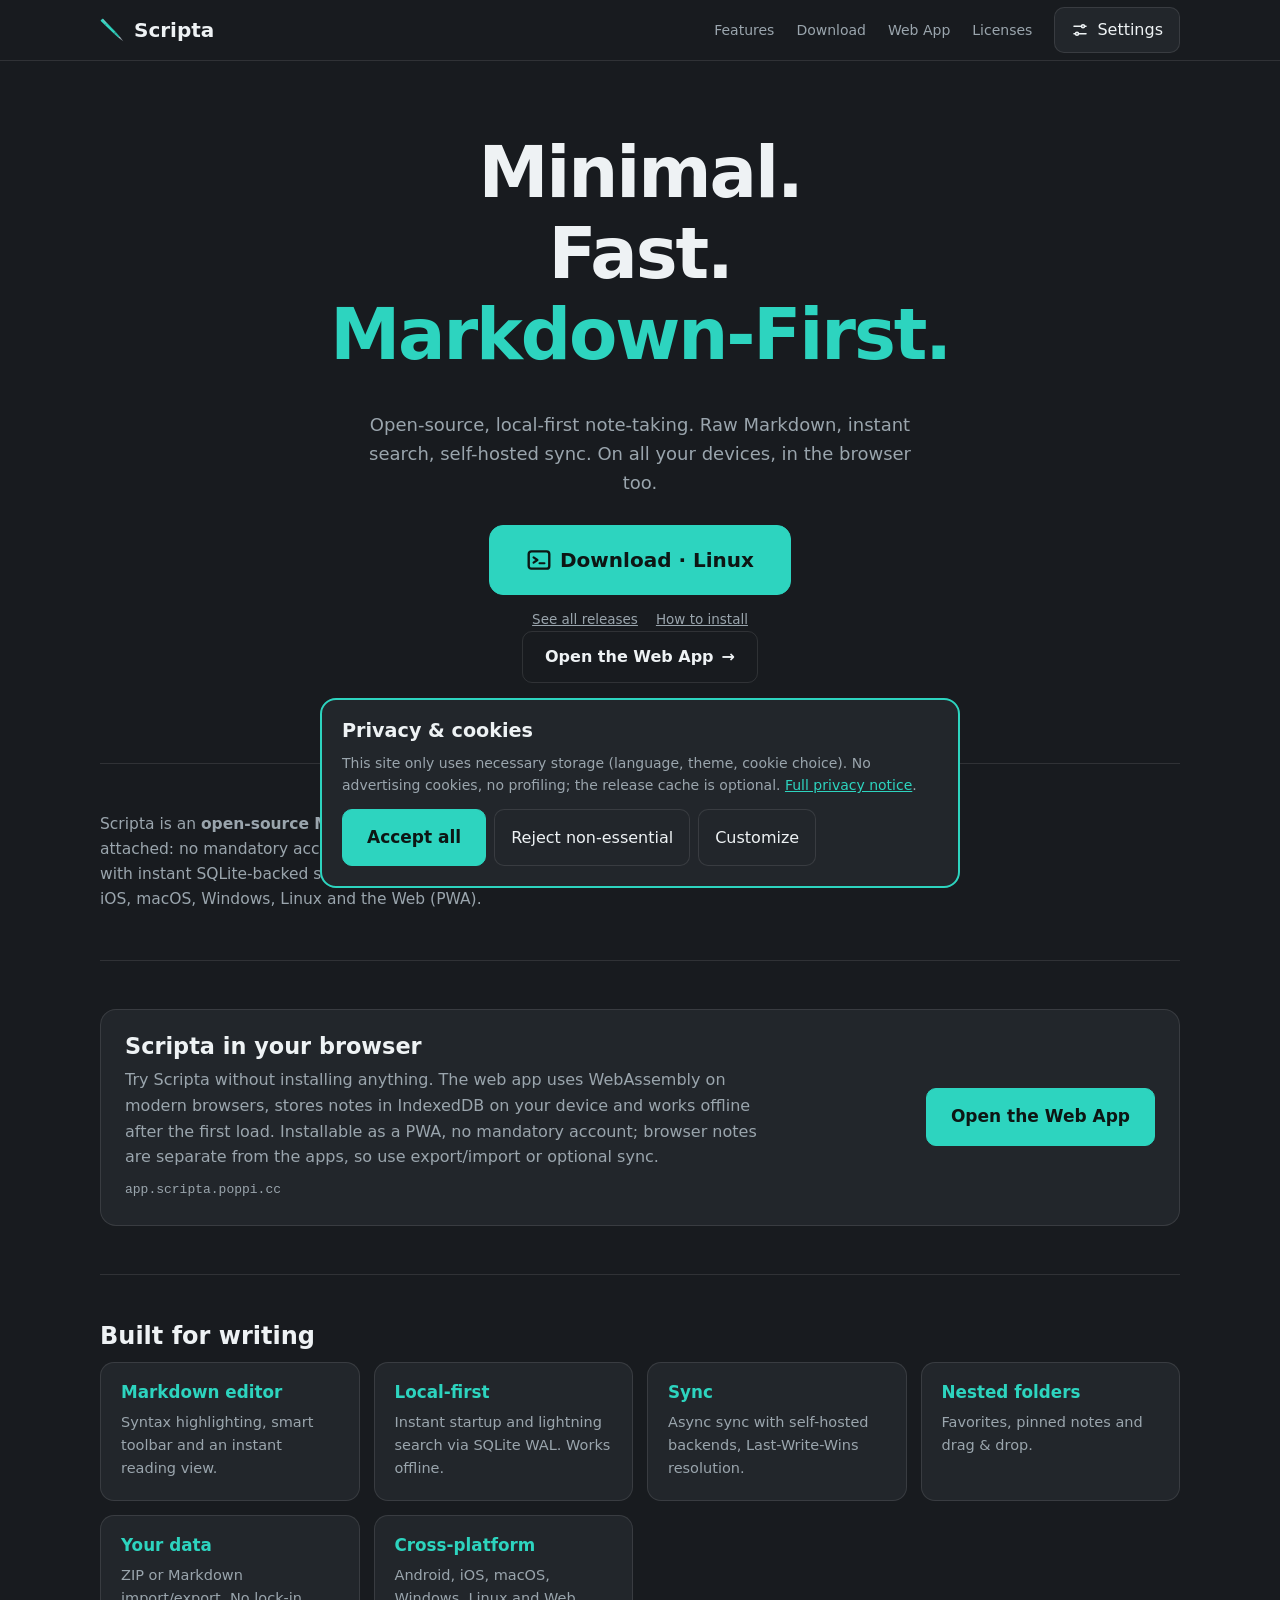
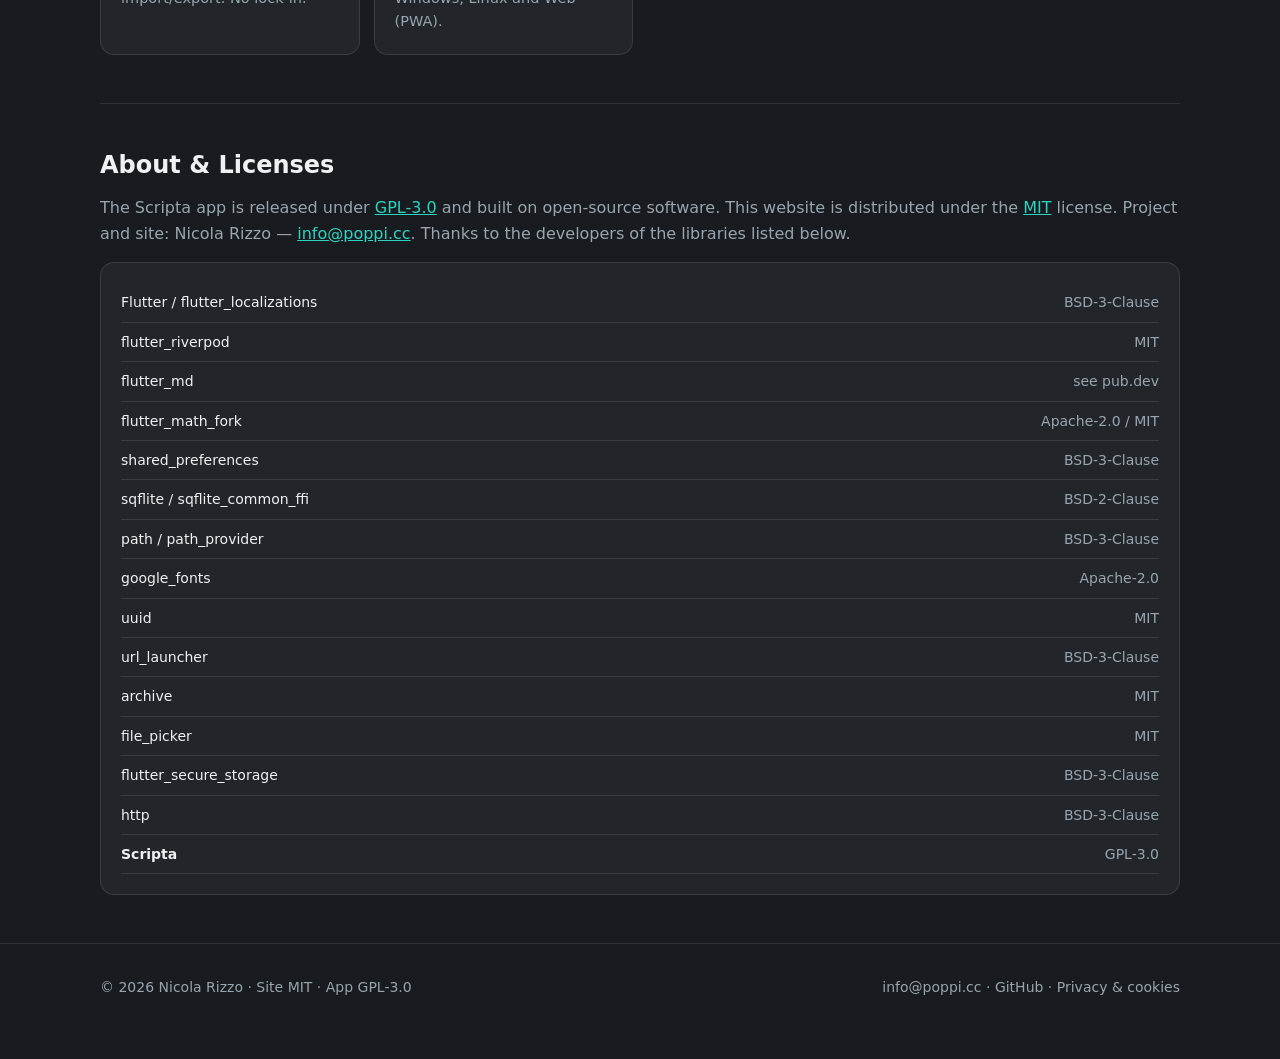
==== en/index.html @ ac6aded2 "chore: update releases.json and version snapshot" ====
<!doctype html>
<html lang="en" data-theme="dark">
<head>
<meta charset="utf-8">
<meta name="viewport" content="width=device-width,initial-scale=1">
<title>Scripta — Open Source, Local-First Markdown Notes App</title>
<meta name="description" content="Scripta is a free, open-source Markdown note-taking app: local-first, fast, no forced cloud lock-in. For Android, iOS, macOS, Windows, Linux and Web (PWA).">
<link rel="canonical" href="https://scripta.poppi.cc/en/">
<link rel="alternate" hreflang="it" href="https://scripta.poppi.cc/it/">
<link rel="alternate" hreflang="en" href="https://scripta.poppi.cc/en/">
<link rel="alternate" hreflang="fr" href="https://scripta.poppi.cc/fr/">
<link rel="alternate" hreflang="x-default" href="https://scripta.poppi.cc/it/">
<link rel="icon" href="/assets/icons/favicon.svg" type="image/svg+xml">
<link rel="icon" href="/favicon.ico" sizes="48x48">
<link rel="apple-touch-icon" href="/assets/icons/apple-touch-icon.png">
<link rel="manifest" href="/site.webmanifest">
<meta name="theme-color" content="#181b1f">
<meta name="robots" content="index, follow">
<meta property="og:type" content="website">
<meta property="og:site_name" content="Scripta">
<meta property="og:title" content="Scripta — Open Source, Local-First Markdown Notes App">
<meta property="og:description" content="Scripta is a free, open-source Markdown note-taking app: local-first, fast, no forced cloud lock-in. For Android, iOS, macOS, Windows, Linux and Web (PWA).">
<meta property="og:url" content="https://scripta.poppi.cc/en/">
<meta property="og:image" content="https://scripta.poppi.cc/social/og-image.png">
<meta property="og:image:width" content="1200">
<meta property="og:image:height" content="630">
<meta property="og:locale" content="en_US">
<meta name="twitter:card" content="summary_large_image">
<meta name="twitter:title" content="Scripta — Open Source, Local-First Markdown Notes App">
<meta name="twitter:description" content="Scripta is a free, open-source Markdown note-taking app: local-first, fast, no forced cloud lock-in. For Android, iOS, macOS, Windows, Linux and Web (PWA).">
<meta name="twitter:image" content="https://scripta.poppi.cc/social/og-image.png">
<link rel="stylesheet" href="/style.css">
<script>try{var t=localStorage.getItem('sc_theme');if(t==='system')t=matchMedia('(prefers-color-scheme: dark)').matches?'dark':'light';if(t)document.documentElement.dataset.theme=t}catch(e){}</script>
<script type="application/ld+json">{"@context": "https://schema.org", "@type": "SoftwareApplication", "name": "Scripta", "url": "https://scripta.poppi.cc/en/", "description": "Scripta is a free, open-source Markdown note-taking app: local-first, fast, no forced cloud lock-in. For Android, iOS, macOS, Windows, Linux and Web (PWA).", "applicationCategory": "ProductivityApplication", "operatingSystem": "Android, iOS, macOS, Windows, Linux, Web", "downloadUrl": "https://github.com/rizzonicola/Scripta/releases/latest", "installUrl": "https://app.scripta.poppi.cc/", "softwareHelp": "https://github.com/rizzonicola/Scripta", "license": "https://www.gnu.org/licenses/gpl-3.0.html", "softwareVersion": "v1.1.0", "offers": {"@type": "Offer", "price": "0", "priceCurrency": "EUR"}, "inLanguage": ["it", "en", "fr"], "sameAs": ["https://github.com/rizzonicola/Scripta", "https://app.scripta.poppi.cc/"]}</script>
<script type="application/ld+json">{"@context": "https://schema.org", "@type": "WebSite", "name": "Scripta", "url": "https://scripta.poppi.cc/en/", "inLanguage": "en"}</script>
</head>
<body data-page="home" data-lang="en">
<a class="skip" href="#main">Skip to content</a>
<header><div class="w nav">
<a class="logo" href="/en/" aria-label="Scripta — home"><svg class="lg" viewBox="90 90 310 310" aria-hidden="true"><g transform="rotate(-45 256 256)"> <path d="M 242,50 L 270,50 C 274,50 277,53 277,57 L 275,130 L 237,130 L 235,57 C 235,53 238,50 242,50 Z" fill="var(--ac)" /> <path d="M 266,60 L 270,60 C 271,60 272,61 272,62 L 270,180 C 270,183 267,185 264,185 C 262,185 261,183 261,180 L 265,62 C 265,61 265.5,60 266,60 Z" fill="#a9b6c4" /> <path d="M 237,130 L 275,130 L 272,290 L 240,290 Z" fill="var(--ac)" /> <rect x="239" y="290" width="34" height="4" fill="#a9b6c4" /> <path d="M 240,294 L 272,294 L 267,370 L 245,370 Z" fill="var(--ac)" opacity="0.9" /> <line x1="243" y1="315" x2="269" y2="315" stroke="#121517" stroke-width="1.5" opacity="0.3" /> <line x1="244" y1="330" x2="268" y2="330" stroke="#121517" stroke-width="1.5" opacity="0.3" /> <line x1="244.5" y1="345" x2="267.5" y2="345" stroke="#121517" stroke-width="1.5" opacity="0.3" /> <path d="M 245,370 L 267,370 L 263,395 L 249,395 Z" fill="#a9b6c4" /> <path d="M 249,395 L 263,395 L 256,442 Z" fill="#a9b6c4" /> <path d="M 249,395 L 256,395 L 256,442 Z" fill="#ffffff" opacity="0.4" /> <circle cx="256" cy="410" r="2.5" fill="#16191d" /> <line x1="256" y1="412.5" x2="256" y2="442" stroke="#16191d" stroke-width="1.5" stroke-linecap="round" /> <circle cx="256" cy="442" r="1.5" fill="#ffffff" /> <path d="M 241,55 L 243,130 L 244,290 L 247,370" fill="none" stroke="#ffffff" stroke-width="1.8" stroke-linecap="round" opacity="0.35" /> <path d="M 271,55 L 269,130 L 268,290 L 265,370" fill="none" stroke="#000000" stroke-width="2.2" stroke-linecap="round" opacity="0.4" /> </g></svg>Scripta</a>
<button class="menuBtn" id="menuBtn" aria-label="Open menu" aria-expanded="false" aria-controls="navMenu"><svg viewBox="0 0 24 24" width="22" height="22" fill="none" stroke="currentColor" stroke-width="2.2" stroke-linecap="round" aria-hidden="true"><path class="l1" d="M4 7h16"/><path class="l2" d="M4 12h16"/><path class="l3" d="M4 17h16"/></svg><span>Menu</span></button>
<div class="nav-menu" id="navMenu">
<nav><a href="#features">Features</a><a href="/en/releases/">Download</a><a href="https://app.scripta.poppi.cc/" rel="noopener">Web App</a><a href="#about">Licenses</a></nav>
<button id="setBtn" aria-label="Settings"><svg class="setIco" viewBox="0 0 24 24" width="18" height="18" fill="none" stroke="currentColor" stroke-width="2" stroke-linecap="round" aria-hidden="true"><path d="M4 7h10M18 7h2M4 17h2M10 17h10"/><circle cx="16" cy="7" r="2"/><circle cx="8" cy="17" r="2"/></svg> <span>Settings</span></button>
</div>
</div></header>

<main class="w" id="main">
<div class="hero">
<h1>Minimal.<br>Fast.<br><em>Markdown-First.</em></h1>
<p>Open-source, local-first note-taking. Raw Markdown, instant search, self-hosted sync. On all your devices, in the browser too.</p>
<div class="cta" id="cta"><button class="pri" disabled>Loading…</button></div>
<p class="web-cta"><a class="btn web" href="https://app.scripta.poppi.cc/" rel="noopener">Open the Web App <span aria-hidden="true">→</span></a></p>
<div class="meta" id="meta"></div>
<noscript><p><a class="btn pri" href="https://github.com/rizzonicola/Scripta/releases/latest">Download directly from the releases page on GitHub</a></p>
<ul><li><a href="https://github.com/rizzonicola/Scripta/releases/latest/download/Scripta-universal.apk">Android (APK)</a></li><li><a href="https://github.com/rizzonicola/Scripta/releases/latest/download/Scripta-ios-unsigned.ipa">iOS (IPA)</a></li><li><a href="https://github.com/rizzonicola/Scripta/releases/latest/download/Scripta-macos-universal.dmg">macOS (DMG)</a></li><li><a href="https://github.com/rizzonicola/Scripta/releases/latest/download/Scripta-windows-x64-setup.exe">Windows x64</a></li><li><a href="https://github.com/rizzonicola/Scripta/releases/latest/download/Scripta.flatpak">Linux (Flatpak)</a></li></ul></noscript>
</div>

<section id="intro"><p class="lead">Scripta is an <strong>open-source Markdown notes app</strong> for people who want to write without strings attached: no mandatory account, no forced cloud. It's <strong>local-first</strong>: your notes live on your device, with instant SQLite-backed search and optional sync to a server you choose. Free for Android, iOS, macOS, Windows, Linux and the Web (PWA).</p></section>

<section id="web"><div class="web-band">
<div>
<h2>Scripta in your browser</h2>
<p>Try Scripta without installing anything. The web app uses WebAssembly on modern browsers, stores notes in IndexedDB on your device and works offline after the first load. Installable as a PWA, no mandatory account; browser notes are separate from the apps, so use export/import or optional sync.</p>
<p class="web-url">app.scripta.poppi.cc</p>
</div>
<a class="btn pri" href="https://app.scripta.poppi.cc/" rel="noopener">Open the Web App</a>
</div></section>

<section id="features"><h2>Built for writing</h2><div class="grid"><div class="card"><h3>Markdown editor</h3><p>Syntax highlighting, smart toolbar and an instant reading view.</p></div><div class="card"><h3>Local-first</h3><p>Instant startup and lightning search via SQLite WAL. Works offline.</p></div><div class="card"><h3>Sync</h3><p>Async sync with self-hosted backends, Last-Write-Wins resolution.</p></div><div class="card"><h3>Nested folders</h3><p>Favorites, pinned notes and drag & drop.</p></div><div class="card"><h3>Your data</h3><p>ZIP or Markdown import/export. No lock-in.</p></div><div class="card"><h3>Cross-platform</h3><p>Android, iOS, macOS, Windows, Linux and Web (PWA).</p></div></div></section>

<section id="about"><h2>About & Licenses</h2><p style="color:var(--mu)">The Scripta app is released under <a href="https://github.com/rizzonicola/Scripta/blob/main/LICENSE" rel="noopener">GPL-3.0</a> and built on open-source software. This website is distributed under the <a href="/LICENSE">MIT</a> license. Project and site: Nicola Rizzo — <a href="mailto:info@poppi.cc">info@poppi.cc</a>. Thanks to the developers of the libraries listed below.</p><div class="card"><div class="lic">Flutter / flutter_localizations<span>BSD-3-Clause</span></div><div class="lic">flutter_riverpod<span>MIT</span></div><div class="lic">flutter_md<span>see pub.dev</span></div><div class="lic">flutter_math_fork<span>Apache-2.0 / MIT</span></div><div class="lic">shared_preferences<span>BSD-3-Clause</span></div><div class="lic">sqflite / sqflite_common_ffi<span>BSD-2-Clause</span></div><div class="lic">path / path_provider<span>BSD-3-Clause</span></div><div class="lic">google_fonts<span>Apache-2.0</span></div><div class="lic">uuid<span>MIT</span></div><div class="lic">url_launcher<span>BSD-3-Clause</span></div><div class="lic">archive<span>MIT</span></div><div class="lic">file_picker<span>MIT</span></div><div class="lic">flutter_secure_storage<span>BSD-3-Clause</span></div><div class="lic">http<span>BSD-3-Clause</span></div><div class="lic"><b>Scripta</b><span>GPL-3.0</span></div></div></section>
</main>

<footer><div class="w footer-links"><span>© 2026 Nicola Rizzo · <a href="/LICENSE">Site MIT</a> · <a href="https://github.com/rizzonicola/Scripta/blob/main/LICENSE" rel="noopener">App GPL-3.0</a></span><span><a href="mailto:info@poppi.cc">info@poppi.cc</a> · <a href="https://github.com/rizzonicola/Scripta" rel="noopener">GitHub</a> · <a href="/en/privacy/">Privacy & cookies</a></span></div></footer>

<dialog id="guide"><button class="x" aria-label="Close" onclick="this.closest('dialog').close()"><svg viewBox="0 0 24 24" width="18" height="18" fill="none" stroke="currentColor" stroke-width="2.4" stroke-linecap="round"><path d="M5 5l14 14M19 5L5 19"/></svg></button><div id="gBody"></div></dialog>

<dialog id="set"><button class="x" aria-label="Close" onclick="this.closest('dialog').close()"><svg viewBox="0 0 24 24" width="18" height="18" fill="none" stroke="currentColor" stroke-width="2.4" stroke-linecap="round"><path d="M5 5l14 14M19 5L5 19"/></svg></button><h2>Settings</h2>
<p><span>Language</span><span class="seg" id="langSeg" role="group" data-page="home"><button data-v="system">System</button><button data-v="it">Italiano</button><button data-v="en" aria-pressed="true">English</button><button data-v="fr">Français</button></span></p>
<p><span>Theme</span><span class="seg" id="themeSeg" role="group"><button data-v="system">System</button><button data-v="dark">Dark</button><button data-v="light">Light</button><button data-v="contrast">High contrast</button></span></p>
<p><span>Privacy & cookies</span></p>
<label class="o sw"><input type="checkbox" id="optSw" role="switch"><span>Optional: cache releases for 1 hour (fewer requests to this site)</span></label>
<p><a href="/en/privacy/">Read the full privacy notice</a></p></dialog>

<div id="ck" role="dialog" aria-labelledby="ckT" hidden>
<h2 id="ckT" style="font-size:1.2rem">Privacy & cookies</h2>
<p>This site only uses necessary storage (language, theme, cookie choice). No advertising cookies, no profiling; the release cache is optional. <a href="/en/privacy/">Full privacy notice</a>.</p>
<div id="prefs" hidden>
<label class="o"><input type="checkbox" checked disabled><span>Necessary: language, theme, cookie choice</span></label>
<label class="o"><input type="checkbox" id="optCache"><span>Optional: cache releases for 1 hour (fewer requests to this site)</span></label></div>
<div class="b"><button class="pri" id="acc">Accept all</button><button id="rej">Reject non-essential</button><button id="cus">Customize</button></div>
</div>

<script src="/script.js" defer></script>
<script src="/menu.js" defer></script>
</body>
</html>
---- style.css ----
:root{--bg:#181b1f;--card:#22262b;--card2:#2a2f35;--line:rgba(255,255,255,.1);--tx:#eef2f4;--mu:#9aa5ad;--ac:#2dd4bf;--acd:#0f766e;--on:#0d1614}
:root[data-theme=light]{--bg:#f3f5f6;--card:#fff;--card2:#e7ecee;--line:rgba(0,0,0,.12);--tx:#1c2024;--mu:#59646c;--ac:#0f766e;--acd:#0d9488;--on:#fff}
:root[data-theme=contrast]{--bg:#000;--card:#0a0a0a;--card2:#1a1a1a;--line:#fff;--tx:#fff;--mu:#e0e0e0;--ac:#00ffe0;--acd:#00ffe0;--on:#000}
*{box-sizing:border-box}html{scroll-behavior:smooth;scroll-padding-top:80px}
.skip{position:absolute;left:-9999px;top:0;background:var(--ac);color:var(--on);padding:10px 16px;border-radius:0 0 10px 0;z-index:100;font-weight:700;text-decoration:none}
.skip:focus{left:0}
.lead{color:var(--mu);max-width:760px;font-size:15.5px;margin:0}
body{margin:0;background:var(--bg);color:var(--tx);font:16px/1.6 system-ui,-apple-system,"Segoe UI",Roboto,sans-serif}
a{color:var(--ac)}h1,h2,h3{line-height:1.15;margin:0 0 .5em}h1{font-size:2rem}h2{font-size:1.5rem}h3{font-size:1.15rem}
.w{max-width:1040px;margin:0 auto;padding:0 20px}
header{position:sticky;top:0;z-index:5;background:var(--bg);border-bottom:1px solid var(--line);padding-top:env(safe-area-inset-top)}
.nav{display:flex;align-items:center;gap:12px;height:60px}
.logo{font-weight:800;font-size:20px;display:flex;gap:10px;align-items:center;margin-right:auto;text-decoration:none;color:var(--tx)}
.logo .lg{width:24px;height:24px;flex:none}.logo i{width:26px;height:26px;border-radius:7px;background:var(--ac);display:inline-block}
nav{display:flex;align-items:center;gap:2px;flex-wrap:wrap;justify-content:center}
nav a{color:var(--mu);text-decoration:none;padding:8px 10px;border-radius:8px;font-size:14px;white-space:nowrap;display:inline-flex;align-items:center;min-height:44px}
.nav-menu{display:flex;align-items:center;gap:12px}.menuBtn{display:none}
.menuBtn svg path{transform-box:view-box;transform-origin:12px 12px;transition:transform .18s cubic-bezier(.23,1,.32,1),opacity .12s ease}
.menuBtn[aria-expanded=true] .l1{transform:rotate(45deg) translateY(5px)}
.menuBtn[aria-expanded=true] .l2{opacity:0}
.menuBtn[aria-expanded=true] .l3{transform:rotate(-45deg) translateY(-5px)}
button,.btn{font:inherit;cursor:pointer;border:1px solid var(--line);background:var(--card);color:var(--tx);border-radius:10px;padding:9px 16px;text-decoration:none;display:inline-flex;gap:8px;align-items:center;min-height:44px}
button:focus-visible,a:focus-visible,select:focus-visible,input:focus-visible,summary:focus-visible{outline:3px solid var(--ac);outline-offset:2px}summary{cursor:pointer}
.pri{background:var(--ac);color:var(--on);border-color:var(--ac);font-weight:700;padding:14px 24px;font-size:17px}
.hero{padding:72px 0 48px;text-align:center}
.hero h1{font-size:clamp(2.1rem,7vw,4.4rem);letter-spacing:-.03em;text-wrap:balance}
.hero h1 em{font-style:normal;color:var(--ac)}
.hero p{color:var(--mu);max-width:560px;font-size:18px;margin:0 auto}
.cta{display:flex;flex-direction:column;gap:14px;align-items:center;margin-top:28px}.cta .pri{font-size:20px;padding:18px 36px;border-radius:14px;min-width:280px;justify-content:center}.cta .pri b{font-size:24px}.web{background:transparent;color:var(--tx);border-color:var(--line);padding:12px 22px;font-size:16px;font-weight:600}.web-cta{display:flex;justify-content:center;margin:14px 0 0}.sm{display:flex;gap:18px;flex-wrap:wrap;justify-content:center;font-size:13.5px}.sm a{color:var(--mu)}.x{float:right;width:38px;height:38px;padding:0;border-radius:50%;justify-content:center}
.web-band{display:flex;align-items:center;justify-content:space-between;gap:24px;background:var(--card);border:1px solid var(--line);border-radius:16px;padding:24px}
.web-band h2{font-size:1.4rem;margin-bottom:8px}.web-band p{margin:0;color:var(--mu);max-width:640px}.web-url{font-family:ui-monospace,monospace;font-size:13px;color:var(--ac);margin-top:10px!important}.web-band .btn{flex:none}
.pri svg{width:26px;height:26px}
input[role=switch]{appearance:none;flex:none;width:44px;height:26px;border-radius:13px;background:var(--card2);border:1px solid var(--line);position:relative;cursor:pointer;margin:0}
input[role=switch]::after{content:"";position:absolute;top:3px;left:3px;width:18px;height:18px;border-radius:50%;background:var(--mu);transition:transform .15s}
input[role=switch]:checked{background:var(--ac);border-color:var(--ac)}
input[role=switch]:checked::after{transform:translateX(18px);background:var(--on)}
.seg{display:flex;gap:6px;flex-wrap:wrap;margin-top:6px}.seg button{padding:8px 16px}.seg button[aria-pressed=true]{background:var(--ac);color:var(--on);border-color:var(--ac);font-weight:700}
.meta{color:var(--mu);font-size:13px;margin-top:12px}
select{font:inherit;background:var(--card);color:var(--tx);border:1px solid var(--line);border-radius:10px;padding:9px}
section{padding:48px 0;border-top:1px solid var(--line)}
.grid{display:grid;gap:14px;grid-template-columns:repeat(auto-fit,minmax(230px,1fr))}
.card{background:var(--card);border:1px solid var(--line);border-radius:14px;padding:20px}
.card h3{font-size:1.05rem;color:var(--ac)}.card p{margin:0;color:var(--mu);font-size:14.5px}
.tabs{display:flex;gap:4px;padding-left:12px;margin-bottom:0;flex-wrap:wrap}
.tab{position:relative;border:0;border-radius:10px 10px 0 0;background:transparent;color:var(--mu);padding:10px 18px}
.tab[aria-selected=true]{background:var(--card);color:var(--ac);font-weight:700}
.tab[aria-selected=true]::before,.tab[aria-selected=true]::after{content:"";position:absolute;bottom:0;width:12px;height:12px;background:transparent}
.tab[aria-selected=true]::before{left:-12px;border-bottom-right-radius:12px;box-shadow:5px 5px 0 5px var(--card)}
.tab[aria-selected=true]::after{right:-12px;border-bottom-left-radius:12px;box-shadow:-5px 5px 0 5px var(--card)}
.panel{background:var(--card);border-radius:14px;padding:20px}
.row{display:flex;flex-wrap:wrap;gap:8px 16px;justify-content:space-between;align-items:center;padding:12px 0;border-bottom:1px solid var(--line)}
.row:last-child{border:0}.row small{color:var(--mu);display:block;word-break:break-all;font-family:ui-monospace,monospace;font-size:11px}
.badge{position:relative;background:var(--ac);color:var(--on);font-size:12px;font-weight:700;padding:2px 10px;border-radius:6px;margin-left:8px}
.lic{display:flex;flex-wrap:wrap;justify-content:space-between;gap:4px 12px;padding:8px 0;border-bottom:1px solid var(--line);font-size:14px}.lic span{color:var(--mu)}
dialog{background:var(--card);color:var(--tx);border:1px solid var(--line);border-radius:16px;max-width:620px;width:calc(100% - 24px);padding:24px;max-height:88vh}
dialog::backdrop{background:rgba(0,0,0,.65)}
dialog ol{padding-left:20px}code{background:var(--card2);padding:2px 6px;border-radius:5px;font-size:13px;word-break:break-all}
pre{background:var(--card2);padding:12px;border-radius:10px;overflow-x:auto}
#ck{position:fixed;left:12px;right:12px;bottom:12px;max-width:640px;margin:auto;background:var(--card);border:2px solid var(--ac);border-radius:16px;padding:20px;z-index:20;max-height:85vh;overflow:auto}
#ck p{color:var(--mu);font-size:14px;margin:.4em 0}#ck .b{display:flex;flex-wrap:wrap;gap:8px;margin-top:12px}
label.o{display:flex;gap:10px;padding:8px 0;font-size:14px}
footer{padding:32px 0 60px;color:var(--mu);font-size:14px;border-top:1px solid var(--line)}
.footer-links{display:flex;flex-wrap:wrap;gap:8px 20px;justify-content:space-between;align-items:center}
.footer-links a{color:var(--mu);text-decoration:none;padding:4px 0}.footer-links a:hover{color:var(--tx)}.lang-links{white-space:nowrap}.lang-links a[aria-current=page]{color:var(--tx);font-weight:700}
.legal{max-width:820px;padding-top:32px;padding-bottom:48px}.legal h2{font-size:1.35rem;margin-top:32px}.legal h3{font-size:1.05rem;margin-top:24px}.legal p,.legal li{color:var(--mu)}.legal ul{padding-left:20px}.legal li{margin:6px 0}
.legal table{width:100%;border-collapse:collapse;margin:16px 0;font-size:14px}.legal th,.legal td{text-align:left;padding:10px 12px;border-bottom:1px solid var(--line);vertical-align:top}.legal th{color:var(--tx);font-weight:700}.legal td{color:var(--mu)}
.table-wrap{overflow-x:auto}.contact-line{margin:16px 0 0;color:var(--mu)}.contact-line a{color:var(--ac)}
@media(hover:hover){nav a:hover{color:var(--tx);background:var(--card)}.nav-menu nav a:hover{background:var(--card2)}.web:hover{background:var(--card);border-color:var(--ac)}}
@media(max-width:700px){html{scroll-padding-top:76px}.nav{height:64px;flex-wrap:nowrap;gap:8px;padding:0}.menuBtn{display:inline-flex;padding:0 14px;font-weight:600}.nav-menu{position:absolute;top:100%;left:0;right:0;display:flex;flex-direction:column;align-items:stretch;gap:0;background:var(--card);border-bottom:1px solid var(--line);box-shadow:0 18px 32px -12px rgba(0,0,0,.5);padding:8px 16px 12px;opacity:0;visibility:hidden;transform:translateY(-6px);pointer-events:none;transition:opacity .16s cubic-bezier(.23,1,.32,1),transform .16s cubic-bezier(.23,1,.32,1),visibility 0s .16s}.nav-menu.open{opacity:1;visibility:visible;transform:none;pointer-events:auto;transition:opacity .16s cubic-bezier(.23,1,.32,1),transform .16s cubic-bezier(.23,1,.32,1)}.nav-menu nav{display:flex;flex-direction:column;align-items:stretch;gap:0;padding:0}.nav-menu nav a{min-height:48px;padding:11px 12px;font-size:16px;border-radius:10px;justify-content:flex-start}.nav-menu #setBtn{width:100%;justify-content:flex-start;min-height:48px;margin-top:6px;padding:14px 12px 11px;border:0;border-top:1px solid var(--line);border-radius:0;background:transparent;color:var(--mu);font-size:16px}.web-band{flex-direction:column;align-items:flex-start}.web-band .btn{width:100%;justify-content:center}}
@media(max-width:900px){.w{padding:0 16px}.hero{padding:56px 0 32px}}
@media(max-width:640px){.hero{padding-top:36px}.cta .pri{width:100%;min-width:0}.web-cta .web{width:100%;justify-content:center}.row{flex-direction:column;align-items:flex-start}dialog{padding:18px}#ck{padding:16px}#ck .b button{flex:1 1 auto}.footer-links{flex-direction:column;align-items:flex-start}.legal .table-wrap{overflow:visible}.legal table,.legal thead,.legal tbody,.legal tr,.legal th,.legal td{display:block}.legal thead{position:absolute;width:1px;height:1px;overflow:hidden;clip:rect(0 0 0 0);white-space:nowrap}.legal table{margin:8px 0 0}.legal tr{padding:12px 0;border-bottom:1px solid var(--line)}.legal tr:last-child{border-bottom:0}.legal td{display:grid;grid-template-columns:minmax(76px,30%) 1fr;gap:10px;padding:5px 0;border:0}.legal td::before{content:attr(data-label);color:var(--tx);font-weight:700}.legal td code{white-space:nowrap;word-break:normal}}
@media(max-width:360px){html{scroll-padding-top:76px}.hero h1{font-size:clamp(1.9rem,9vw,2.1rem)}}
@media(min-width:1200px){.w{max-width:1120px}}
@media(prefers-reduced-motion:reduce){html{scroll-behavior:auto}*,*::before,*::after{transition-duration:.01ms!important;animation-duration:.01ms!important;animation-iteration-count:1!important}}
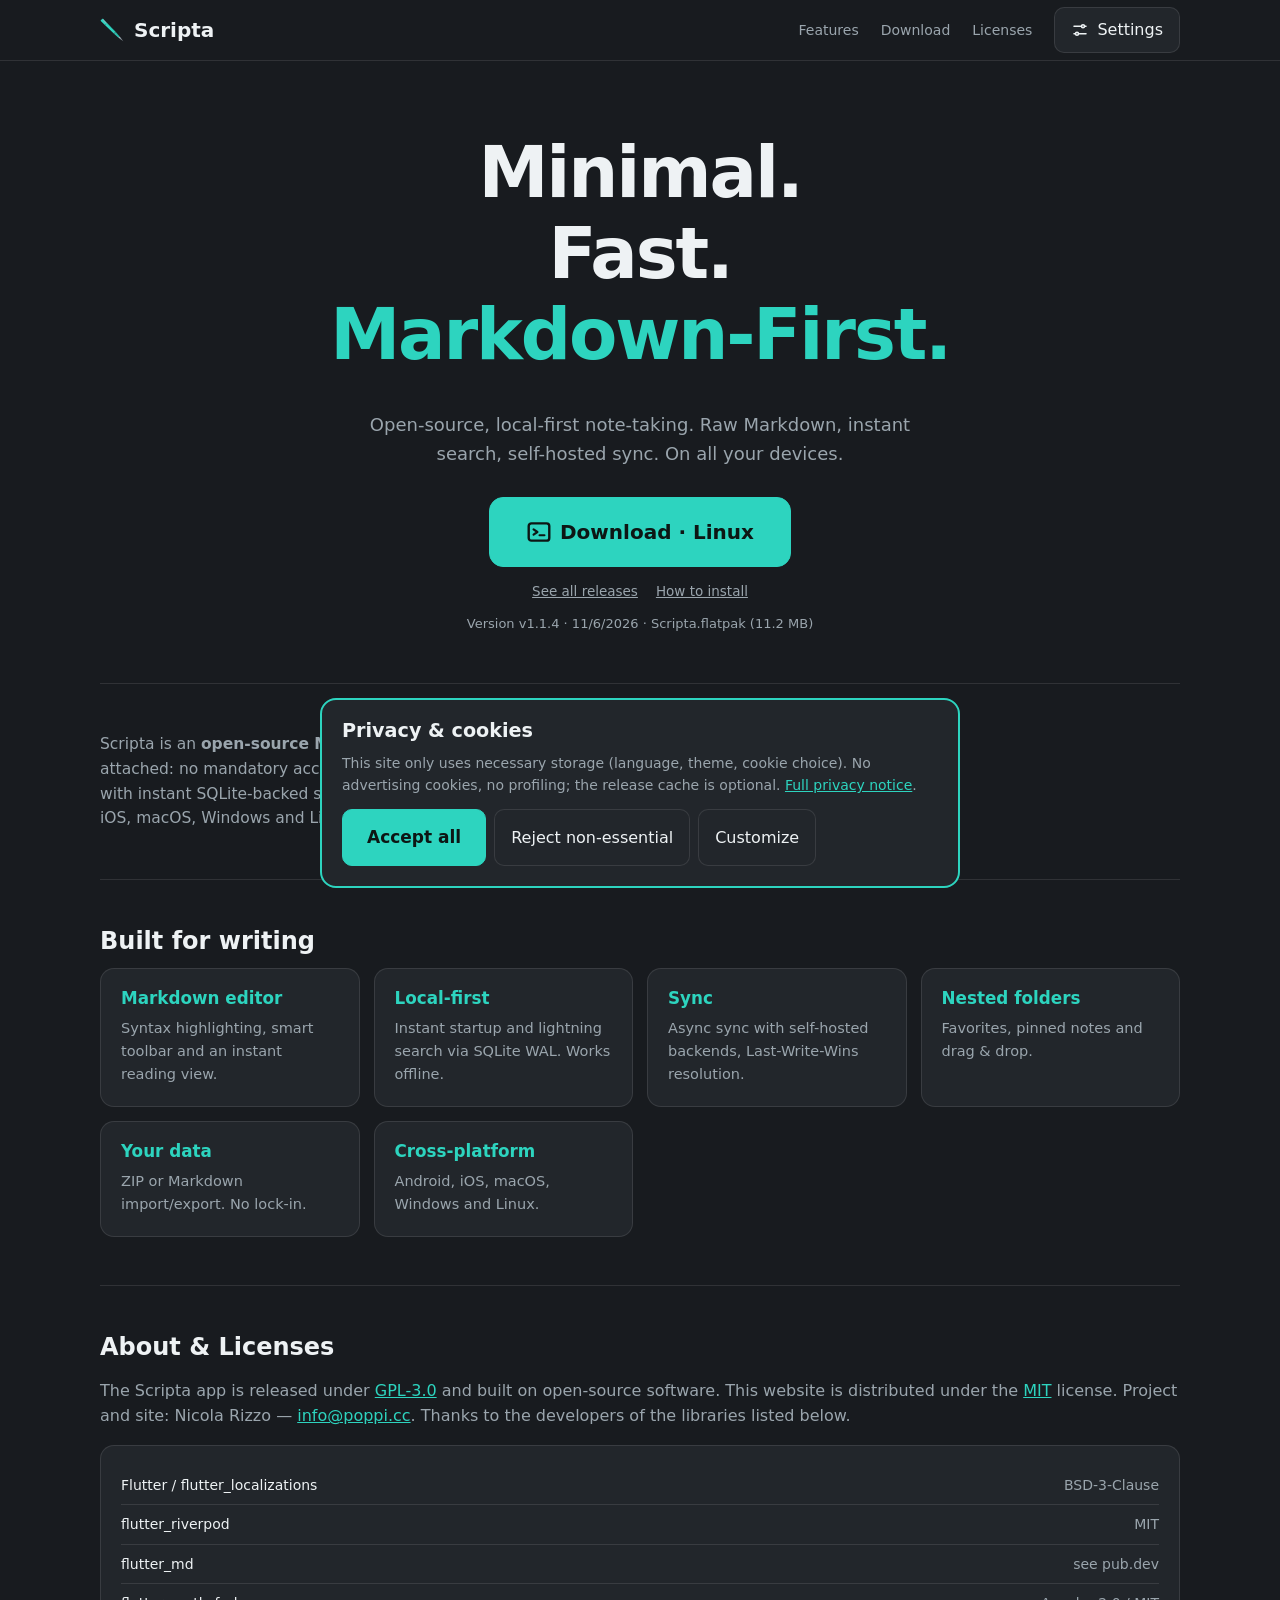
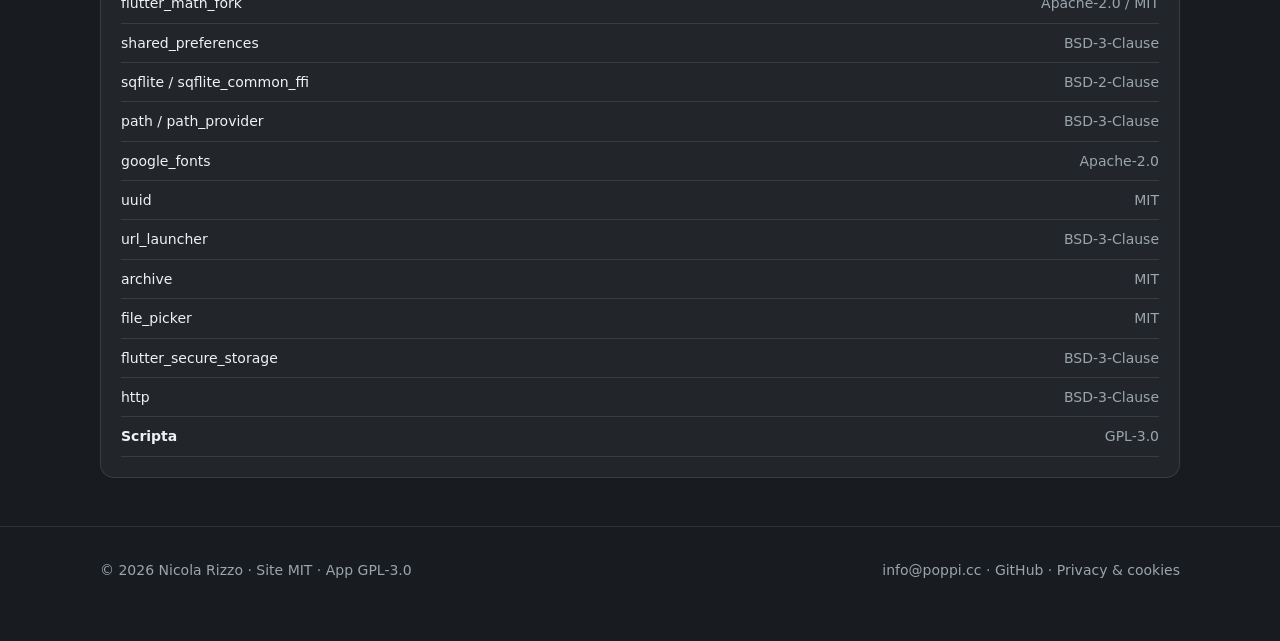
==== commit d0856de7: "chore: remove references to the retired web app" ====
--- a/en/index.html
+++ b/en/index.html
@@ -4,7 +4,7 @@
 <meta charset="utf-8">
 <meta name="viewport" content="width=device-width,initial-scale=1">
 <title>Scripta — Open Source, Local-First Markdown Notes App</title>
-<meta name="description" content="Scripta is a free, open-source Markdown note-taking app: local-first, fast, no forced cloud lock-in. For Android, iOS, macOS, Windows, Linux and Web (PWA).">
+<meta name="description" content="Scripta is a free, open-source Markdown note-taking app: local-first, fast, no forced cloud lock-in. For Android, iOS, macOS, Windows and Linux.">
 <link rel="canonical" href="https://scripta.poppi.cc/en/">
 <link rel="alternate" hreflang="it" href="https://scripta.poppi.cc/it/">
 <link rel="alternate" hreflang="en" href="https://scripta.poppi.cc/en/">
@@ -19,7 +19,7 @@
 <meta property="og:type" content="website">
 <meta property="og:site_name" content="Scripta">
 <meta property="og:title" content="Scripta — Open Source, Local-First Markdown Notes App">
-<meta property="og:description" content="Scripta is a free, open-source Markdown note-taking app: local-first, fast, no forced cloud lock-in. For Android, iOS, macOS, Windows, Linux and Web (PWA).">
+<meta property="og:description" content="Scripta is a free, open-source Markdown note-taking app: local-first, fast, no forced cloud lock-in. For Android, iOS, macOS, Windows and Linux.">
 <meta property="og:url" content="https://scripta.poppi.cc/en/">
 <meta property="og:image" content="https://scripta.poppi.cc/social/og-image.png">
 <meta property="og:image:width" content="1200">
@@ -27,11 +27,11 @@
 <meta property="og:locale" content="en_US">
 <meta name="twitter:card" content="summary_large_image">
 <meta name="twitter:title" content="Scripta — Open Source, Local-First Markdown Notes App">
-<meta name="twitter:description" content="Scripta is a free, open-source Markdown note-taking app: local-first, fast, no forced cloud lock-in. For Android, iOS, macOS, Windows, Linux and Web (PWA).">
+<meta name="twitter:description" content="Scripta is a free, open-source Markdown note-taking app: local-first, fast, no forced cloud lock-in. For Android, iOS, macOS, Windows and Linux.">
 <meta name="twitter:image" content="https://scripta.poppi.cc/social/og-image.png">
 <link rel="stylesheet" href="/style.css">
 <script>try{var t=localStorage.getItem('sc_theme');if(t==='system')t=matchMedia('(prefers-color-scheme: dark)').matches?'dark':'light';if(t)document.documentElement.dataset.theme=t}catch(e){}</script>
-<script type="application/ld+json">{"@context": "https://schema.org", "@type": "SoftwareApplication", "name": "Scripta", "url": "https://scripta.poppi.cc/en/", "description": "Scripta is a free, open-source Markdown note-taking app: local-first, fast, no forced cloud lock-in. For Android, iOS, macOS, Windows, Linux and Web (PWA).", "applicationCategory": "ProductivityApplication", "operatingSystem": "Android, iOS, macOS, Windows, Linux, Web", "downloadUrl": "https://github.com/rizzonicola/Scripta/releases/latest", "installUrl": "https://app.scripta.poppi.cc/", "softwareHelp": "https://github.com/rizzonicola/Scripta", "license": "https://www.gnu.org/licenses/gpl-3.0.html", "softwareVersion": "v1.1.0", "offers": {"@type": "Offer", "price": "0", "priceCurrency": "EUR"}, "inLanguage": ["it", "en", "fr"], "sameAs": ["https://github.com/rizzonicola/Scripta", "https://app.scripta.poppi.cc/"]}</script>
+<script type="application/ld+json">{"@context": "https://schema.org", "@type": "SoftwareApplication", "name": "Scripta", "url": "https://scripta.poppi.cc/en/", "description": "Scripta is a free, open-source Markdown note-taking app: local-first, fast, no forced cloud lock-in. For Android, iOS, macOS, Windows and Linux.", "applicationCategory": "ProductivityApplication", "operatingSystem": "Android, iOS, macOS, Windows, Linux", "downloadUrl": "https://github.com/rizzonicola/Scripta/releases/latest", "softwareHelp": "https://github.com/rizzonicola/Scripta", "license": "https://www.gnu.org/licenses/gpl-3.0.html", "softwareVersion": "v1.1.4", "offers": {"@type": "Offer", "price": "0", "priceCurrency": "EUR"}, "inLanguage": ["it", "en", "fr"], "sameAs": ["https://github.com/rizzonicola/Scripta"]}</script>
 <script type="application/ld+json">{"@context": "https://schema.org", "@type": "WebSite", "name": "Scripta", "url": "https://scripta.poppi.cc/en/", "inLanguage": "en"}</script>
 </head>
 <body data-page="home" data-lang="en">
@@ -40,7 +40,7 @@
 <a class="logo" href="/en/" aria-label="Scripta — home"><svg class="lg" viewBox="90 90 310 310" aria-hidden="true"><g transform="rotate(-45 256 256)"> <path d="M 242,50 L 270,50 C 274,50 277,53 277,57 L 275,130 L 237,130 L 235,57 C 235,53 238,50 242,50 Z" fill="var(--ac)" /> <path d="M 266,60 L 270,60 C 271,60 272,61 272,62 L 270,180 C 270,183 267,185 264,185 C 262,185 261,183 261,180 L 265,62 C 265,61 265.5,60 266,60 Z" fill="#a9b6c4" /> <path d="M 237,130 L 275,130 L 272,290 L 240,290 Z" fill="var(--ac)" /> <rect x="239" y="290" width="34" height="4" fill="#a9b6c4" /> <path d="M 240,294 L 272,294 L 267,370 L 245,370 Z" fill="var(--ac)" opacity="0.9" /> <line x1="243" y1="315" x2="269" y2="315" stroke="#121517" stroke-width="1.5" opacity="0.3" /> <line x1="244" y1="330" x2="268" y2="330" stroke="#121517" stroke-width="1.5" opacity="0.3" /> <line x1="244.5" y1="345" x2="267.5" y2="345" stroke="#121517" stroke-width="1.5" opacity="0.3" /> <path d="M 245,370 L 267,370 L 263,395 L 249,395 Z" fill="#a9b6c4" /> <path d="M 249,395 L 263,395 L 256,442 Z" fill="#a9b6c4" /> <path d="M 249,395 L 256,395 L 256,442 Z" fill="#ffffff" opacity="0.4" /> <circle cx="256" cy="410" r="2.5" fill="#16191d" /> <line x1="256" y1="412.5" x2="256" y2="442" stroke="#16191d" stroke-width="1.5" stroke-linecap="round" /> <circle cx="256" cy="442" r="1.5" fill="#ffffff" /> <path d="M 241,55 L 243,130 L 244,290 L 247,370" fill="none" stroke="#ffffff" stroke-width="1.8" stroke-linecap="round" opacity="0.35" /> <path d="M 271,55 L 269,130 L 268,290 L 265,370" fill="none" stroke="#000000" stroke-width="2.2" stroke-linecap="round" opacity="0.4" /> </g></svg>Scripta</a>
 <button class="menuBtn" id="menuBtn" aria-label="Open menu" aria-expanded="false" aria-controls="navMenu"><svg viewBox="0 0 24 24" width="22" height="22" fill="none" stroke="currentColor" stroke-width="2.2" stroke-linecap="round" aria-hidden="true"><path class="l1" d="M4 7h16"/><path class="l2" d="M4 12h16"/><path class="l3" d="M4 17h16"/></svg><span>Menu</span></button>
 <div class="nav-menu" id="navMenu">
-<nav><a href="#features">Features</a><a href="/en/releases/">Download</a><a href="https://app.scripta.poppi.cc/" rel="noopener">Web App</a><a href="#about">Licenses</a></nav>
+<nav><a href="#features">Features</a><a href="/en/releases/">Download</a><a href="#about">Licenses</a></nav>
 <button id="setBtn" aria-label="Settings"><svg class="setIco" viewBox="0 0 24 24" width="18" height="18" fill="none" stroke="currentColor" stroke-width="2" stroke-linecap="round" aria-hidden="true"><path d="M4 7h10M18 7h2M4 17h2M10 17h10"/><circle cx="16" cy="7" r="2"/><circle cx="8" cy="17" r="2"/></svg> <span>Settings</span></button>
 </div>
 </div></header>
@@ -48,26 +48,16 @@
 <main class="w" id="main">
 <div class="hero">
 <h1>Minimal.<br>Fast.<br><em>Markdown-First.</em></h1>
-<p>Open-source, local-first note-taking. Raw Markdown, instant search, self-hosted sync. On all your devices, in the browser too.</p>
+<p>Open-source, local-first note-taking. Raw Markdown, instant search, self-hosted sync. On all your devices.</p>
 <div class="cta" id="cta"><button class="pri" disabled>Loading…</button></div>
-<p class="web-cta"><a class="btn web" href="https://app.scripta.poppi.cc/" rel="noopener">Open the Web App <span aria-hidden="true">→</span></a></p>
 <div class="meta" id="meta"></div>
 <noscript><p><a class="btn pri" href="https://github.com/rizzonicola/Scripta/releases/latest">Download directly from the releases page on GitHub</a></p>
 <ul><li><a href="https://github.com/rizzonicola/Scripta/releases/latest/download/Scripta-universal.apk">Android (APK)</a></li><li><a href="https://github.com/rizzonicola/Scripta/releases/latest/download/Scripta-ios-unsigned.ipa">iOS (IPA)</a></li><li><a href="https://github.com/rizzonicola/Scripta/releases/latest/download/Scripta-macos-universal.dmg">macOS (DMG)</a></li><li><a href="https://github.com/rizzonicola/Scripta/releases/latest/download/Scripta-windows-x64-setup.exe">Windows x64</a></li><li><a href="https://github.com/rizzonicola/Scripta/releases/latest/download/Scripta.flatpak">Linux (Flatpak)</a></li></ul></noscript>
 </div>
 
-<section id="intro"><p class="lead">Scripta is an <strong>open-source Markdown notes app</strong> for people who want to write without strings attached: no mandatory account, no forced cloud. It's <strong>local-first</strong>: your notes live on your device, with instant SQLite-backed search and optional sync to a server you choose. Free for Android, iOS, macOS, Windows, Linux and the Web (PWA).</p></section>
+<section id="intro"><p class="lead">Scripta is an <strong>open-source Markdown notes app</strong> for people who want to write without strings attached: no mandatory account, no forced cloud. It's <strong>local-first</strong>: your notes live on your device, with instant SQLite-backed search and optional sync to a server you choose. Free for Android, iOS, macOS, Windows and Linux.</p></section>
 
-<section id="web"><div class="web-band">
-<div>
-<h2>Scripta in your browser</h2>
-<p>Try Scripta without installing anything. The web app uses WebAssembly on modern browsers, stores notes in IndexedDB on your device and works offline after the first load. Installable as a PWA, no mandatory account; browser notes are separate from the apps, so use export/import or optional sync.</p>
-<p class="web-url">app.scripta.poppi.cc</p>
-</div>
-<a class="btn pri" href="https://app.scripta.poppi.cc/" rel="noopener">Open the Web App</a>
-</div></section>
-
-<section id="features"><h2>Built for writing</h2><div class="grid"><div class="card"><h3>Markdown editor</h3><p>Syntax highlighting, smart toolbar and an instant reading view.</p></div><div class="card"><h3>Local-first</h3><p>Instant startup and lightning search via SQLite WAL. Works offline.</p></div><div class="card"><h3>Sync</h3><p>Async sync with self-hosted backends, Last-Write-Wins resolution.</p></div><div class="card"><h3>Nested folders</h3><p>Favorites, pinned notes and drag & drop.</p></div><div class="card"><h3>Your data</h3><p>ZIP or Markdown import/export. No lock-in.</p></div><div class="card"><h3>Cross-platform</h3><p>Android, iOS, macOS, Windows, Linux and Web (PWA).</p></div></div></section>
+<section id="features"><h2>Built for writing</h2><div class="grid"><div class="card"><h3>Markdown editor</h3><p>Syntax highlighting, smart toolbar and an instant reading view.</p></div><div class="card"><h3>Local-first</h3><p>Instant startup and lightning search via SQLite WAL. Works offline.</p></div><div class="card"><h3>Sync</h3><p>Async sync with self-hosted backends, Last-Write-Wins resolution.</p></div><div class="card"><h3>Nested folders</h3><p>Favorites, pinned notes and drag & drop.</p></div><div class="card"><h3>Your data</h3><p>ZIP or Markdown import/export. No lock-in.</p></div><div class="card"><h3>Cross-platform</h3><p>Android, iOS, macOS, Windows and Linux.</p></div></div></section>
 
 <section id="about"><h2>About & Licenses</h2><p style="color:var(--mu)">The Scripta app is released under <a href="https://github.com/rizzonicola/Scripta/blob/main/LICENSE" rel="noopener">GPL-3.0</a> and built on open-source software. This website is distributed under the <a href="/LICENSE">MIT</a> license. Project and site: Nicola Rizzo — <a href="mailto:info@poppi.cc">info@poppi.cc</a>. Thanks to the developers of the libraries listed below.</p><div class="card"><div class="lic">Flutter / flutter_localizations<span>BSD-3-Clause</span></div><div class="lic">flutter_riverpod<span>MIT</span></div><div class="lic">flutter_md<span>see pub.dev</span></div><div class="lic">flutter_math_fork<span>Apache-2.0 / MIT</span></div><div class="lic">shared_preferences<span>BSD-3-Clause</span></div><div class="lic">sqflite / sqflite_common_ffi<span>BSD-2-Clause</span></div><div class="lic">path / path_provider<span>BSD-3-Clause</span></div><div class="lic">google_fonts<span>Apache-2.0</span></div><div class="lic">uuid<span>MIT</span></div><div class="lic">url_launcher<span>BSD-3-Clause</span></div><div class="lic">archive<span>MIT</span></div><div class="lic">file_picker<span>MIT</span></div><div class="lic">flutter_secure_storage<span>BSD-3-Clause</span></div><div class="lic">http<span>BSD-3-Clause</span></div><div class="lic"><b>Scripta</b><span>GPL-3.0</span></div></div></section>
 </main>
--- a/style.css
+++ b/style.css
@@ -26,9 +26,7 @@
 .hero h1{font-size:clamp(2.1rem,7vw,4.4rem);letter-spacing:-.03em;text-wrap:balance}
 .hero h1 em{font-style:normal;color:var(--ac)}
 .hero p{color:var(--mu);max-width:560px;font-size:18px;margin:0 auto}
-.cta{display:flex;flex-direction:column;gap:14px;align-items:center;margin-top:28px}.cta .pri{font-size:20px;padding:18px 36px;border-radius:14px;min-width:280px;justify-content:center}.cta .pri b{font-size:24px}.web{background:transparent;color:var(--tx);border-color:var(--line);padding:12px 22px;font-size:16px;font-weight:600}.web-cta{display:flex;justify-content:center;margin:14px 0 0}.sm{display:flex;gap:18px;flex-wrap:wrap;justify-content:center;font-size:13.5px}.sm a{color:var(--mu)}.x{float:right;width:38px;height:38px;padding:0;border-radius:50%;justify-content:center}
-.web-band{display:flex;align-items:center;justify-content:space-between;gap:24px;background:var(--card);border:1px solid var(--line);border-radius:16px;padding:24px}
-.web-band h2{font-size:1.4rem;margin-bottom:8px}.web-band p{margin:0;color:var(--mu);max-width:640px}.web-url{font-family:ui-monospace,monospace;font-size:13px;color:var(--ac);margin-top:10px!important}.web-band .btn{flex:none}
+.cta{display:flex;flex-direction:column;gap:14px;align-items:center;margin-top:28px}.cta .pri{font-size:20px;padding:18px 36px;border-radius:14px;min-width:280px;justify-content:center}.cta .pri b{font-size:24px}.sm{display:flex;gap:18px;flex-wrap:wrap;justify-content:center;font-size:13.5px}.sm a{color:var(--mu)}.x{float:right;width:38px;height:38px;padding:0;border-radius:50%;justify-content:center}
 .pri svg{width:26px;height:26px}
 input[role=switch]{appearance:none;flex:none;width:44px;height:26px;border-radius:13px;background:var(--card2);border:1px solid var(--line);position:relative;cursor:pointer;margin:0}
 input[role=switch]::after{content:"";position:absolute;top:3px;left:3px;width:18px;height:18px;border-radius:50%;background:var(--mu);transition:transform .15s}
@@ -65,10 +63,10 @@
 .legal{max-width:820px;padding-top:32px;padding-bottom:48px}.legal h2{font-size:1.35rem;margin-top:32px}.legal h3{font-size:1.05rem;margin-top:24px}.legal p,.legal li{color:var(--mu)}.legal ul{padding-left:20px}.legal li{margin:6px 0}
 .legal table{width:100%;border-collapse:collapse;margin:16px 0;font-size:14px}.legal th,.legal td{text-align:left;padding:10px 12px;border-bottom:1px solid var(--line);vertical-align:top}.legal th{color:var(--tx);font-weight:700}.legal td{color:var(--mu)}
 .table-wrap{overflow-x:auto}.contact-line{margin:16px 0 0;color:var(--mu)}.contact-line a{color:var(--ac)}
-@media(hover:hover){nav a:hover{color:var(--tx);background:var(--card)}.nav-menu nav a:hover{background:var(--card2)}.web:hover{background:var(--card);border-color:var(--ac)}}
-@media(max-width:700px){html{scroll-padding-top:76px}.nav{height:64px;flex-wrap:nowrap;gap:8px;padding:0}.menuBtn{display:inline-flex;padding:0 14px;font-weight:600}.nav-menu{position:absolute;top:100%;left:0;right:0;display:flex;flex-direction:column;align-items:stretch;gap:0;background:var(--card);border-bottom:1px solid var(--line);box-shadow:0 18px 32px -12px rgba(0,0,0,.5);padding:8px 16px 12px;opacity:0;visibility:hidden;transform:translateY(-6px);pointer-events:none;transition:opacity .16s cubic-bezier(.23,1,.32,1),transform .16s cubic-bezier(.23,1,.32,1),visibility 0s .16s}.nav-menu.open{opacity:1;visibility:visible;transform:none;pointer-events:auto;transition:opacity .16s cubic-bezier(.23,1,.32,1),transform .16s cubic-bezier(.23,1,.32,1)}.nav-menu nav{display:flex;flex-direction:column;align-items:stretch;gap:0;padding:0}.nav-menu nav a{min-height:48px;padding:11px 12px;font-size:16px;border-radius:10px;justify-content:flex-start}.nav-menu #setBtn{width:100%;justify-content:flex-start;min-height:48px;margin-top:6px;padding:14px 12px 11px;border:0;border-top:1px solid var(--line);border-radius:0;background:transparent;color:var(--mu);font-size:16px}.web-band{flex-direction:column;align-items:flex-start}.web-band .btn{width:100%;justify-content:center}}
+@media(hover:hover){nav a:hover{color:var(--tx);background:var(--card)}.nav-menu nav a:hover{background:var(--card2)}}
+@media(max-width:700px){html{scroll-padding-top:76px}.nav{height:64px;flex-wrap:nowrap;gap:8px;padding:0}.menuBtn{display:inline-flex;padding:0 14px;font-weight:600}.nav-menu{position:absolute;top:100%;left:0;right:0;display:flex;flex-direction:column;align-items:stretch;gap:0;background:var(--card);border-bottom:1px solid var(--line);box-shadow:0 18px 32px -12px rgba(0,0,0,.5);padding:8px 16px 12px;opacity:0;visibility:hidden;transform:translateY(-6px);pointer-events:none;transition:opacity .16s cubic-bezier(.23,1,.32,1),transform .16s cubic-bezier(.23,1,.32,1),visibility 0s .16s}.nav-menu.open{opacity:1;visibility:visible;transform:none;pointer-events:auto;transition:opacity .16s cubic-bezier(.23,1,.32,1),transform .16s cubic-bezier(.23,1,.32,1)}.nav-menu nav{display:flex;flex-direction:column;align-items:stretch;gap:0;padding:0}.nav-menu nav a{min-height:48px;padding:11px 12px;font-size:16px;border-radius:10px;justify-content:flex-start}.nav-menu #setBtn{width:100%;justify-content:flex-start;min-height:48px;margin-top:6px;padding:14px 12px 11px;border:0;border-top:1px solid var(--line);border-radius:0;background:transparent;color:var(--mu);font-size:16px}}
 @media(max-width:900px){.w{padding:0 16px}.hero{padding:56px 0 32px}}
-@media(max-width:640px){.hero{padding-top:36px}.cta .pri{width:100%;min-width:0}.web-cta .web{width:100%;justify-content:center}.row{flex-direction:column;align-items:flex-start}dialog{padding:18px}#ck{padding:16px}#ck .b button{flex:1 1 auto}.footer-links{flex-direction:column;align-items:flex-start}.legal .table-wrap{overflow:visible}.legal table,.legal thead,.legal tbody,.legal tr,.legal th,.legal td{display:block}.legal thead{position:absolute;width:1px;height:1px;overflow:hidden;clip:rect(0 0 0 0);white-space:nowrap}.legal table{margin:8px 0 0}.legal tr{padding:12px 0;border-bottom:1px solid var(--line)}.legal tr:last-child{border-bottom:0}.legal td{display:grid;grid-template-columns:minmax(76px,30%) 1fr;gap:10px;padding:5px 0;border:0}.legal td::before{content:attr(data-label);color:var(--tx);font-weight:700}.legal td code{white-space:nowrap;word-break:normal}}
+@media(max-width:640px){.hero{padding-top:36px}.cta .pri{width:100%;min-width:0}.row{flex-direction:column;align-items:flex-start}dialog{padding:18px}#ck{padding:16px}#ck .b button{flex:1 1 auto}.footer-links{flex-direction:column;align-items:flex-start}.legal .table-wrap{overflow:visible}.legal table,.legal thead,.legal tbody,.legal tr,.legal th,.legal td{display:block}.legal thead{position:absolute;width:1px;height:1px;overflow:hidden;clip:rect(0 0 0 0);white-space:nowrap}.legal table{margin:8px 0 0}.legal tr{padding:12px 0;border-bottom:1px solid var(--line)}.legal tr:last-child{border-bottom:0}.legal td{display:grid;grid-template-columns:minmax(76px,30%) 1fr;gap:10px;padding:5px 0;border:0}.legal td::before{content:attr(data-label);color:var(--tx);font-weight:700}.legal td code{white-space:nowrap;word-break:normal}}
 @media(max-width:360px){html{scroll-padding-top:76px}.hero h1{font-size:clamp(1.9rem,9vw,2.1rem)}}
 @media(min-width:1200px){.w{max-width:1120px}}
 @media(prefers-reduced-motion:reduce){html{scroll-behavior:auto}*,*::before,*::after{transition-duration:.01ms!important;animation-duration:.01ms!important;animation-iteration-count:1!important}}
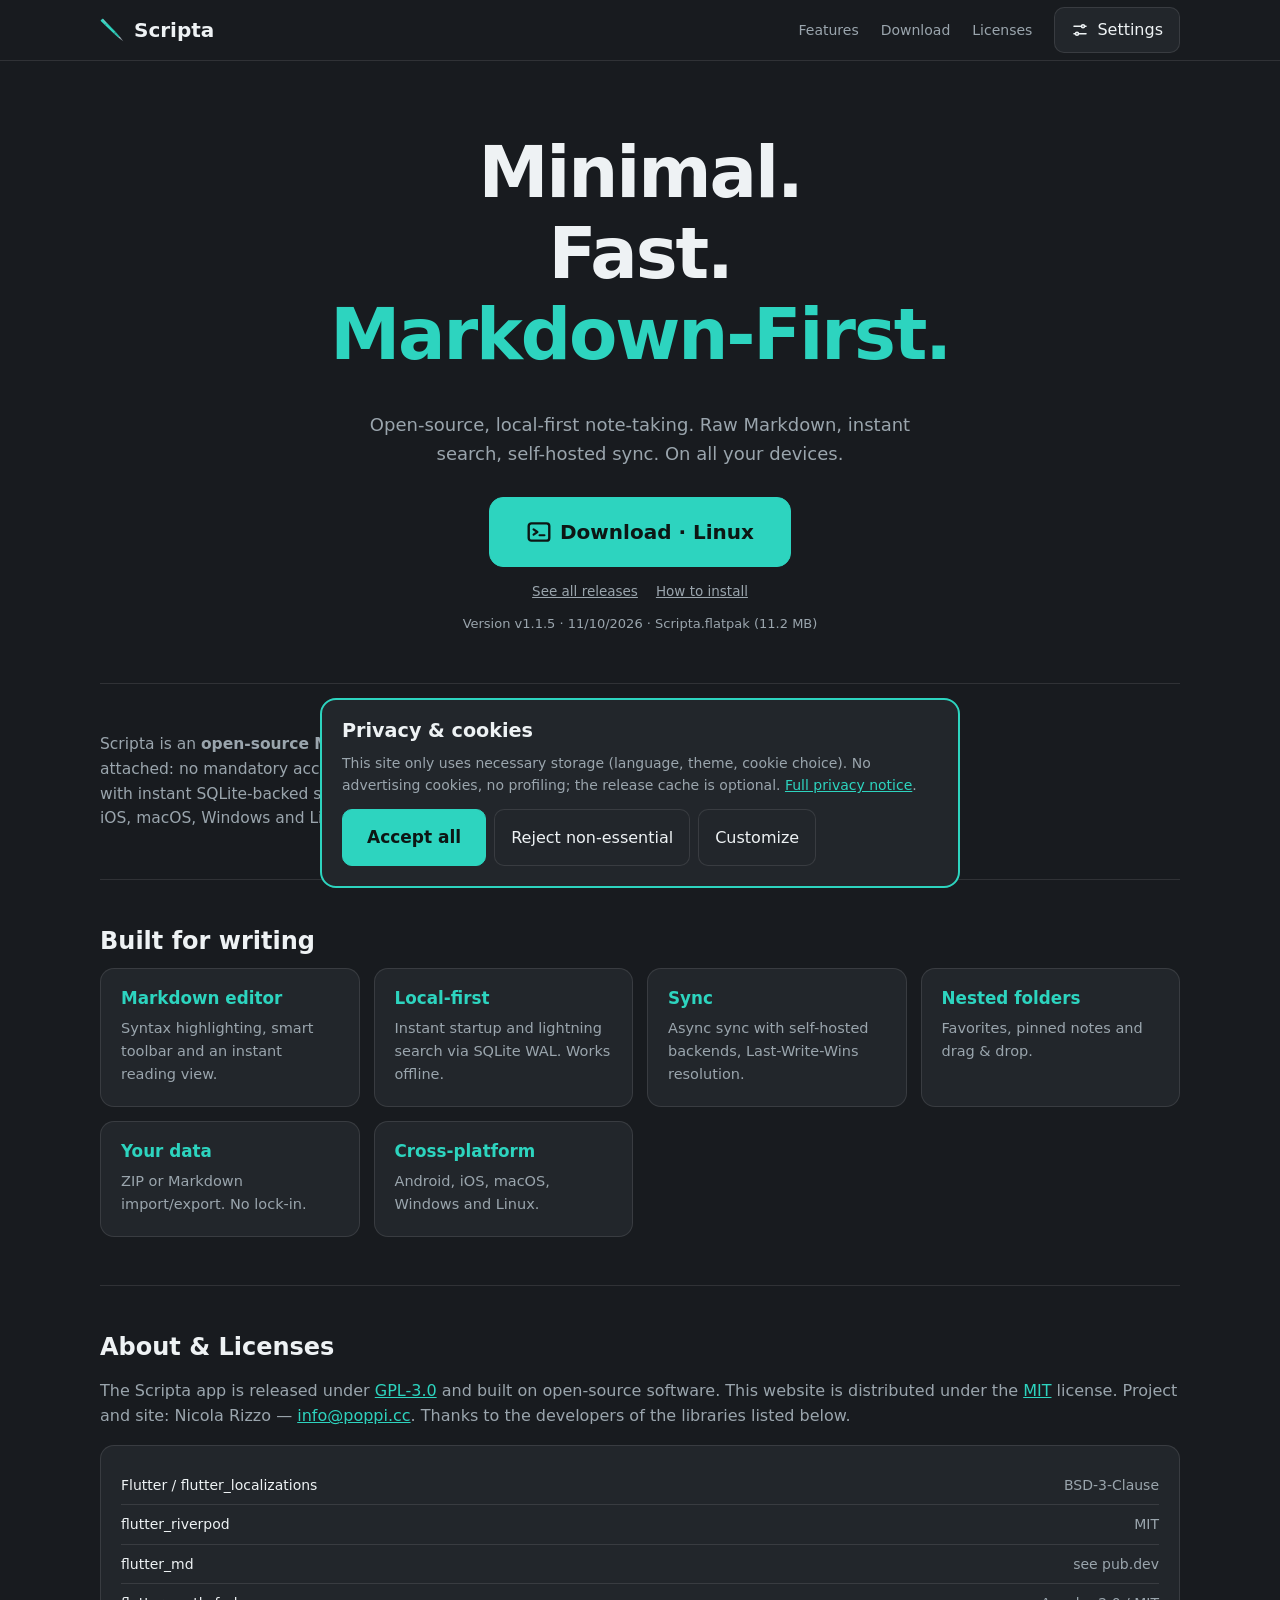
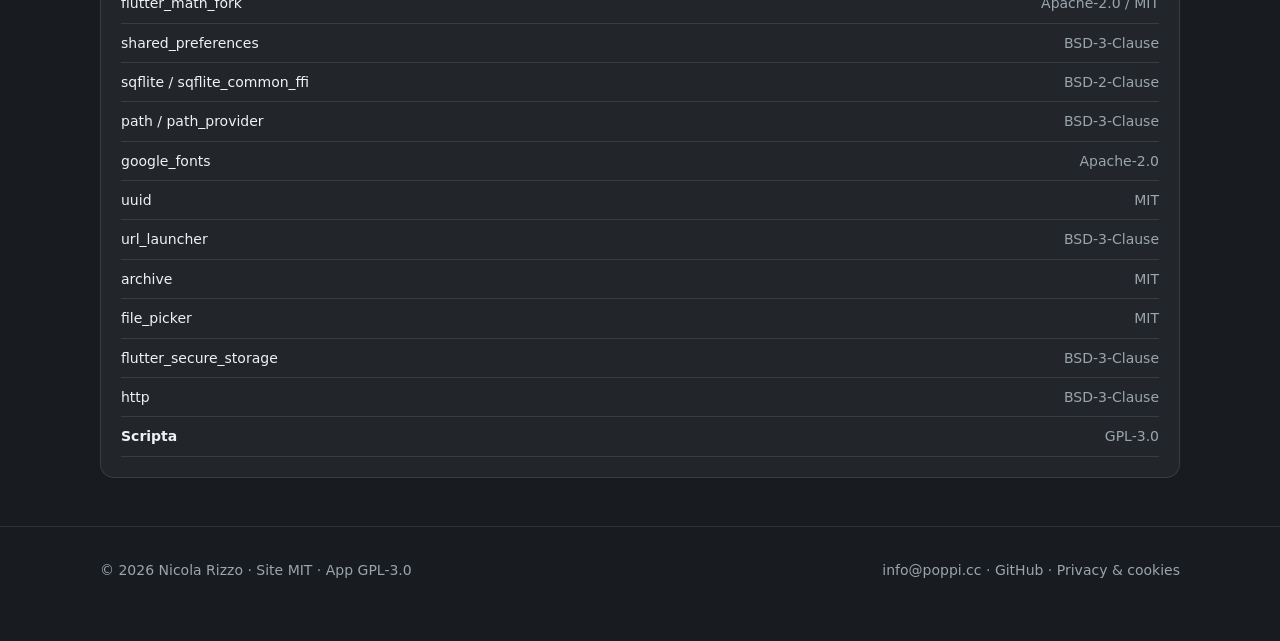
==== commit 834c4377: "chore: update releases.json and version snapshot" ====
--- a/en/index.html
+++ b/en/index.html
@@ -31,7 +31,7 @@
 <meta name="twitter:image" content="https://scripta.poppi.cc/social/og-image.png">
 <link rel="stylesheet" href="/style.css">
 <script>try{var t=localStorage.getItem('sc_theme');if(t==='system')t=matchMedia('(prefers-color-scheme: dark)').matches?'dark':'light';if(t)document.documentElement.dataset.theme=t}catch(e){}</script>
-<script type="application/ld+json">{"@context": "https://schema.org", "@type": "SoftwareApplication", "name": "Scripta", "url": "https://scripta.poppi.cc/en/", "description": "Scripta is a free, open-source Markdown note-taking app: local-first, fast, no forced cloud lock-in. For Android, iOS, macOS, Windows and Linux.", "applicationCategory": "ProductivityApplication", "operatingSystem": "Android, iOS, macOS, Windows, Linux", "downloadUrl": "https://github.com/rizzonicola/Scripta/releases/latest", "softwareHelp": "https://github.com/rizzonicola/Scripta", "license": "https://www.gnu.org/licenses/gpl-3.0.html", "softwareVersion": "v1.1.4", "offers": {"@type": "Offer", "price": "0", "priceCurrency": "EUR"}, "inLanguage": ["it", "en", "fr"], "sameAs": ["https://github.com/rizzonicola/Scripta"]}</script>
+<script type="application/ld+json">{"@context": "https://schema.org", "@type": "SoftwareApplication", "name": "Scripta", "url": "https://scripta.poppi.cc/en/", "description": "Scripta is a free, open-source Markdown note-taking app: local-first, fast, no forced cloud lock-in. For Android, iOS, macOS, Windows and Linux.", "applicationCategory": "ProductivityApplication", "operatingSystem": "Android, iOS, macOS, Windows, Linux", "downloadUrl": "https://github.com/rizzonicola/Scripta/releases/latest", "softwareHelp": "https://github.com/rizzonicola/Scripta", "license": "https://www.gnu.org/licenses/gpl-3.0.html", "softwareVersion": "v1.1.5", "offers": {"@type": "Offer", "price": "0", "priceCurrency": "EUR"}, "inLanguage": ["it", "en", "fr"], "sameAs": ["https://github.com/rizzonicola/Scripta"]}</script>
 <script type="application/ld+json">{"@context": "https://schema.org", "@type": "WebSite", "name": "Scripta", "url": "https://scripta.poppi.cc/en/", "inLanguage": "en"}</script>
 </head>
 <body data-page="home" data-lang="en">
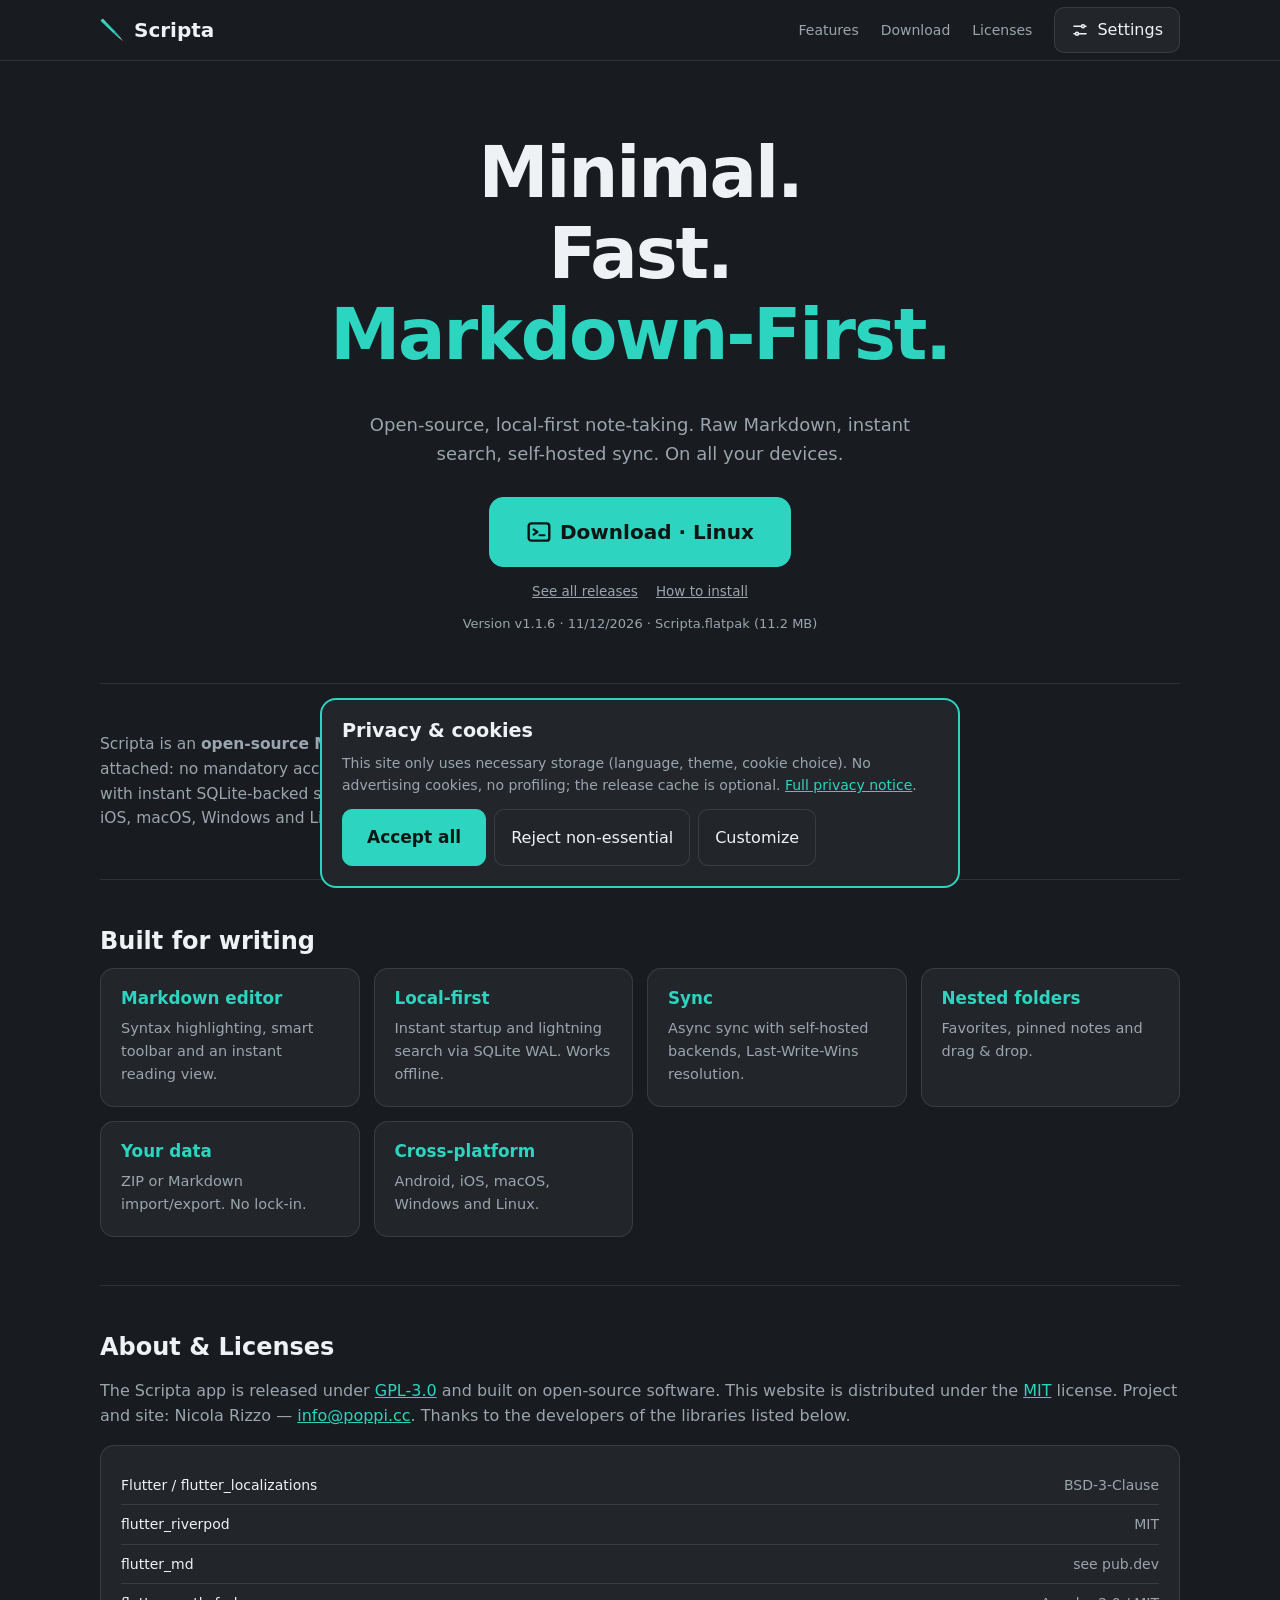
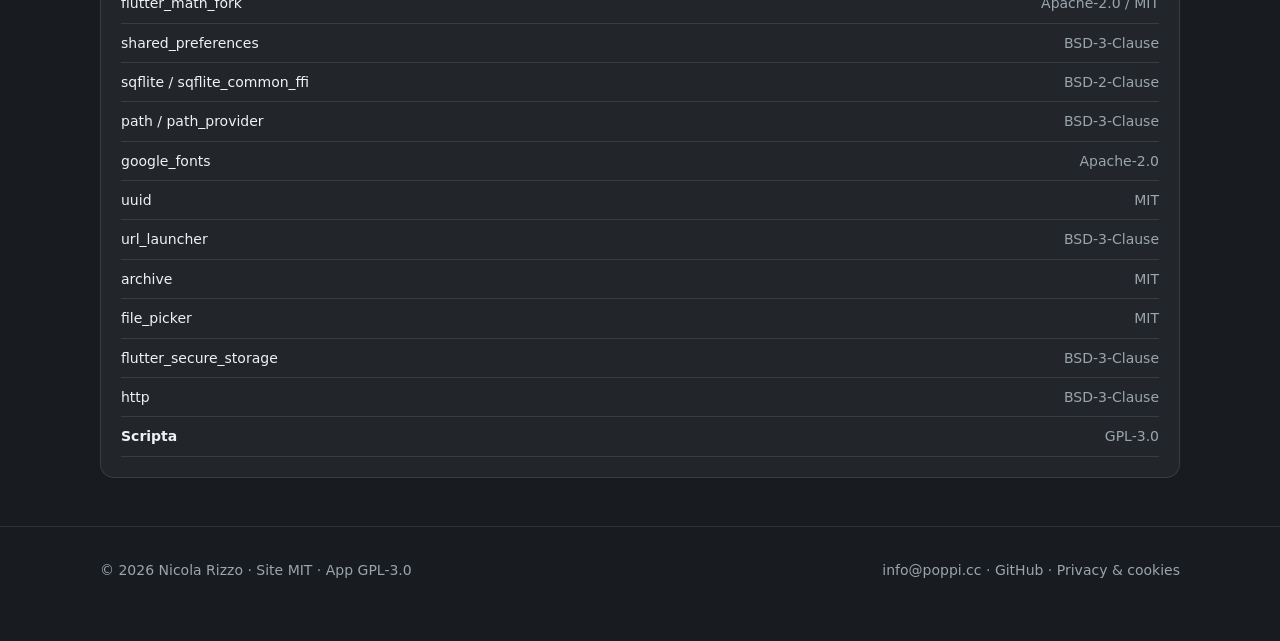
==== commit 8984b440: "chore: update releases.json and version snapshot" ====
--- a/en/index.html
+++ b/en/index.html
@@ -31,7 +31,7 @@
 <meta name="twitter:image" content="https://scripta.poppi.cc/social/og-image.png">
 <link rel="stylesheet" href="/style.css">
 <script>try{var t=localStorage.getItem('sc_theme');if(t==='system')t=matchMedia('(prefers-color-scheme: dark)').matches?'dark':'light';if(t)document.documentElement.dataset.theme=t}catch(e){}</script>
-<script type="application/ld+json">{"@context": "https://schema.org", "@type": "SoftwareApplication", "name": "Scripta", "url": "https://scripta.poppi.cc/en/", "description": "Scripta is a free, open-source Markdown note-taking app: local-first, fast, no forced cloud lock-in. For Android, iOS, macOS, Windows and Linux.", "applicationCategory": "ProductivityApplication", "operatingSystem": "Android, iOS, macOS, Windows, Linux", "downloadUrl": "https://github.com/rizzonicola/Scripta/releases/latest", "softwareHelp": "https://github.com/rizzonicola/Scripta", "license": "https://www.gnu.org/licenses/gpl-3.0.html", "softwareVersion": "v1.1.5", "offers": {"@type": "Offer", "price": "0", "priceCurrency": "EUR"}, "inLanguage": ["it", "en", "fr"], "sameAs": ["https://github.com/rizzonicola/Scripta"]}</script>
+<script type="application/ld+json">{"@context": "https://schema.org", "@type": "SoftwareApplication", "name": "Scripta", "url": "https://scripta.poppi.cc/en/", "description": "Scripta is a free, open-source Markdown note-taking app: local-first, fast, no forced cloud lock-in. For Android, iOS, macOS, Windows and Linux.", "applicationCategory": "ProductivityApplication", "operatingSystem": "Android, iOS, macOS, Windows, Linux", "downloadUrl": "https://github.com/rizzonicola/Scripta/releases/latest", "softwareHelp": "https://github.com/rizzonicola/Scripta", "license": "https://www.gnu.org/licenses/gpl-3.0.html", "softwareVersion": "v1.1.6", "offers": {"@type": "Offer", "price": "0", "priceCurrency": "EUR"}, "inLanguage": ["it", "en", "fr"], "sameAs": ["https://github.com/rizzonicola/Scripta"]}</script>
 <script type="application/ld+json">{"@context": "https://schema.org", "@type": "WebSite", "name": "Scripta", "url": "https://scripta.poppi.cc/en/", "inLanguage": "en"}</script>
 </head>
 <body data-page="home" data-lang="en">
